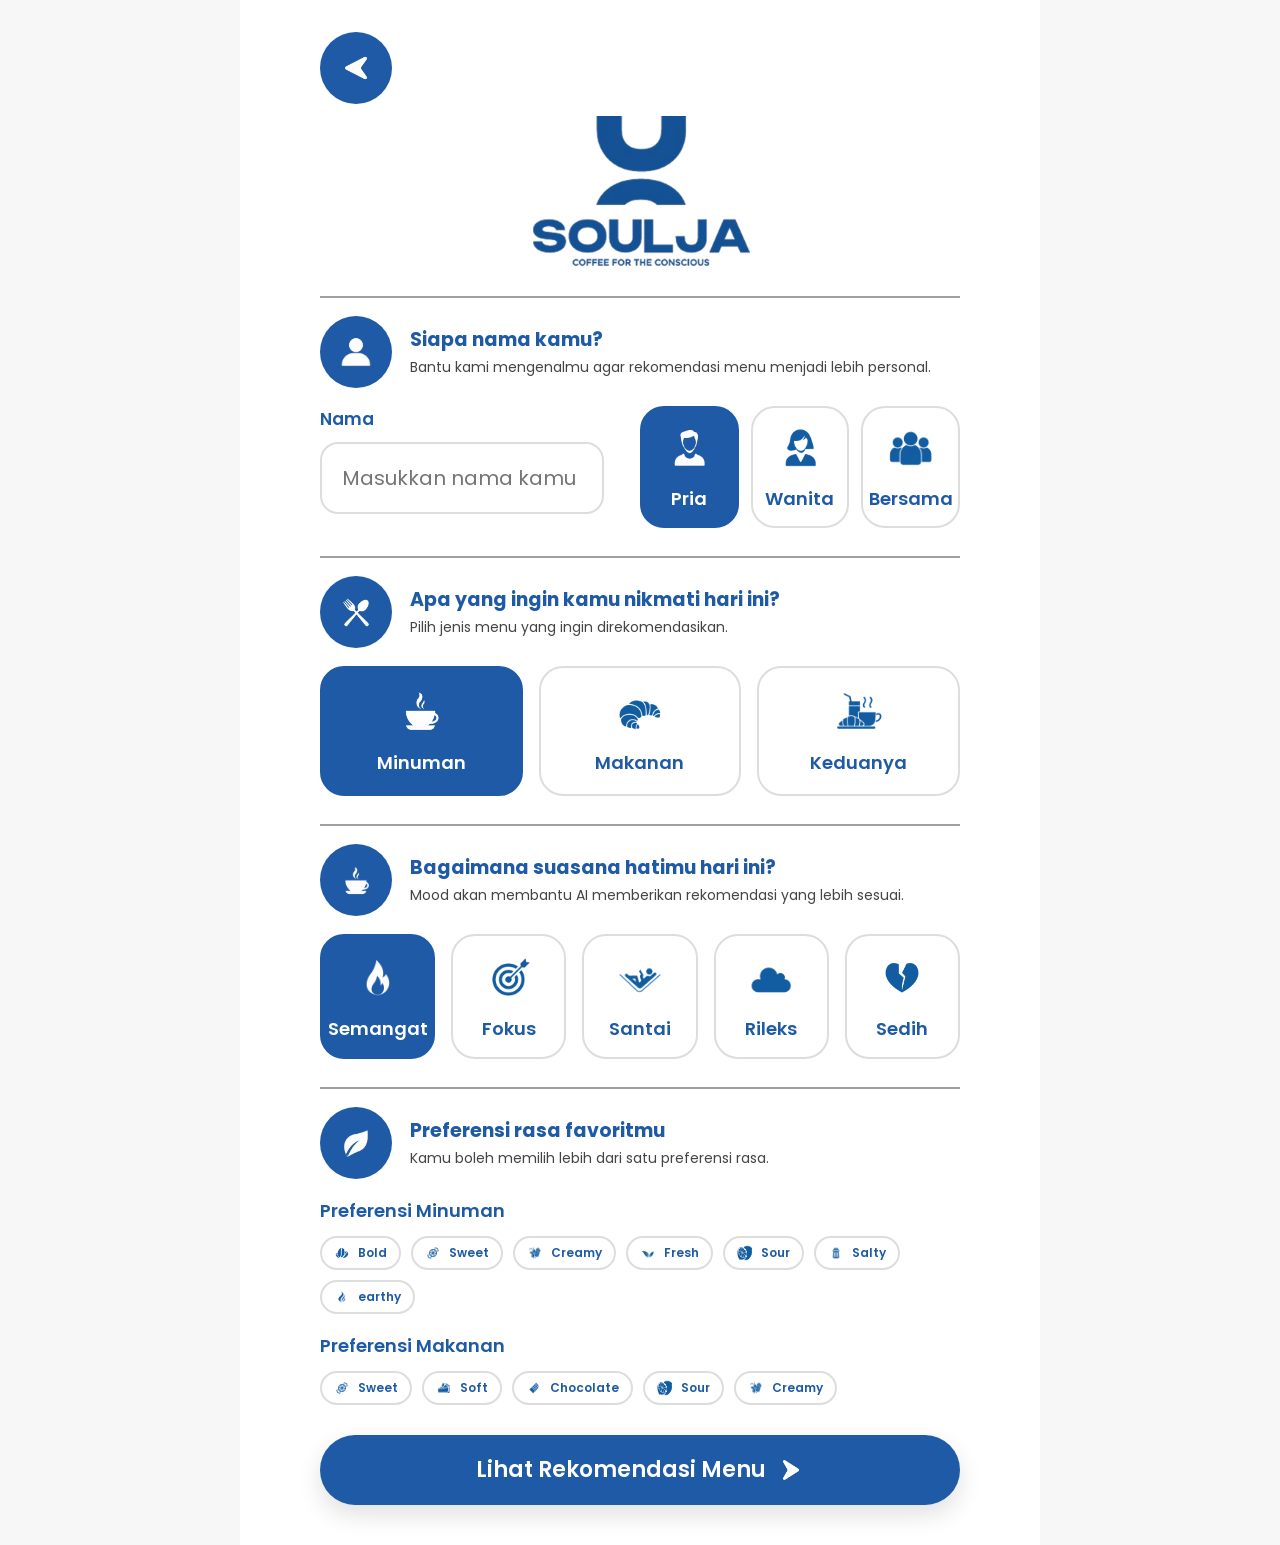
==== recommendation.html @ 6ae80861 "Initial commit Soulja PWA" ====
<!DOCTYPE html>
<html lang="id">

<head>

    <meta charset="UTF-8">

    <meta name="viewport"
          content="width=device-width, initial-scale=1.0">

    <title>SOULJA AI Recommendation</title>

    <link rel="stylesheet"
          href="css/global.css">

    <link rel="stylesheet"
          href="css/components.css">

    <link rel="stylesheet"
          href="css/animation.css">

    <link rel="stylesheet"
          href="css/pages/recommendation.css">

    <link rel="preconnect"
          href="https://fonts.googleapis.com">

    <link href="https://fonts.googleapis.com/css2?family=Poppins:wght@400;500;600;700&display=swap"
          rel="stylesheet">

<link rel="manifest" href="manifest.json">

<meta name="theme-color" content="#16508B">

<link rel="apple-touch-icon"
      href="assets/icons/icon-192.png">

</head>

<body>

<div class="container recommendation-page">

    <!-- ======================================
         HEADER
    ======================================= -->

    <header class="topbar">

        <a href="input.html"
           class="back-button">

            ←

        </a>

    </header>

    <!-- ======================================
         LOGO
    ======================================= -->

    <img src="assets/logo.png"
         class="logo"
         alt="SOULJA Coffee">

    <!-- ======================================
         TITLE
    ======================================= -->

    <section class="title-section">

        <h1>

            AI Recommendation

        </h1>

        <p id="welcomeText">

            Halo, Rizki 👋

        </p>

        <span class="subtitle">

            Berdasarkan preferensimu,
            berikut dua menu yang paling cocok.

        </span>

    </section>

    <!-- ======================================
         PREFERENCE
    ======================================= -->

    <section class="preference-row">

        <div id="summaryType"
             class="preference-chip">

            ☕ Minuman

        </div>

        <div id="summaryMood"
             class="preference-chip">

            😊 Santai

        </div>

        <div id="summaryTaste"
             class="preference-chip">

            🥛 Creamy

        </div>

    </section>

    <!-- ======================================
         RECOMMENDATION LIST
    ======================================= -->

    <section class="recommendation-list">
                <!-- ======================================
             RECOMMENDATION #1
        ======================================= -->

        <article
            id="recommendation1"
            class="recommendation-card">

            <div class="recommendation-image">

                <img id="menuImage1"
                     src=""
                     alt="Menu">

            </div>

            <div class="recommendation-content">

                <div class="recommendation-top">

                    <span class="recommendation-label">

                        Rekomendasi Utama

                    </span>

                    <span id="menuScore1"
                          class="recommendation-score">

                        98%

                    </span>

                </div>

                <h2 id="menuName1">

                    Cafe Latte

                </h2>

                <p id="menuCategory1"
                   class="menu-category">

                    Coffee • Latte

                </p>

                <div id="menuPrice1"
                     class="menu-price">

                    Rp28.000

                </div>

                <p id="menuDescription1"
                   class="menu-description">

                    Perpaduan espresso dengan susu segar yang
                    lembut dan creamy.

                </p>

            </div>

        </article>
                <!-- ======================================
             RECOMMENDATION #2
        ======================================= -->

        <article
            id="recommendation2"
            class="recommendation-card">

            <div class="recommendation-image">

                <img id="menuImage2"
                     src=""
                     alt="Menu">

            </div>

            <div class="recommendation-content">

                <div class="recommendation-top">

                    <span class="recommendation-label secondary">

                        Alternatif Terbaik

                    </span>

                    <span id="menuScore2"
                          class="recommendation-score">

                        94%

                    </span>

                </div>

                <h2 id="menuName2">

                    Croissant

                </h2>

                <p id="menuCategory2"
                   class="menu-category">

                    Bakery

                </p>

                <div id="menuPrice2"
                     class="menu-price">

                    Rp22.000

                </div>

                <p id="menuDescription2"
                   class="menu-description">

                    Croissant dengan tekstur renyah di luar dan
                    lembut di dalam, cocok sebagai pendamping kopi.

                </p>

            </div>

        </article>

    </section>

    <!-- ======================================
         RECOMMENDATION NOTE
    ======================================= -->

    <section class="recommendation-note">

        <div class="note-box">

            <h3>

                ☕ Rekomendasi AI

            </h3>

            <p id="recommendationReason">

                Menu dipilih berdasarkan kategori menu,
                preferensi rasa, serta mood yang kamu pilih.

            </p>

        </div>

    </section>

        <!-- ======================================
         ACTION
    ======================================= -->

    <section class="recommendation-action">

        <a href="menu.html"
           class="btn btn-primary">

            Jelajahi Semua Menu

        </a>

        <a href="input.html"
           class="btn btn-outline">

            Ubah Preferensi

        </a>

    </section>

</div>

<!-- ======================================
     DATABASE
====================================== -->

<script src="js/database.js"></script>

<!-- ======================================
     CORE
====================================== -->

<script src="js/storage.js"></script>

<script src="js/components.js"></script>

<script src="js/recommendationEngine.js"></script>

<!-- ======================================
     PAGE
====================================== -->

<script src="js/pages/recommendation.js"></script>

<script>
if ("serviceWorker" in navigator) {
    window.addEventListener("load", async () => {
        try {

            const registration =
                await navigator.serviceWorker.register("./sw.js");

            console.log("Service Worker Registered", registration);

        } catch (error) {

            console.error("Service Worker Error:", error);

        }
    });
}
</script>

</body>

</html>
---- css/global.css ----
/* ==========================================
   SOULJA DESIGN SYSTEM
   GLOBAL.CSS
========================================== */

/* ==========================================
   RESET
========================================== */

*,
*::before,
*::after{

    margin:0;
    padding:0;
    box-sizing:border-box;

}

/* ==========================================
   ROOT VARIABLES
========================================== */

:root{

    /* ===============================
       COLOR
    =============================== */

    --primary:#1E5AA6;
    --primary-light:#3A76C4;
    --primary-dark:#184A89;

    --background:#F7F7F7;
    --surface:#FFFFFF;

    --text:#1F2937;
    --text-light:#6B7280;

    --border:#DDDDDD;

    --success:#28A745;
    --danger:#DC3545;
    --warning:#FFC107;

    /* ===============================
       LAYOUT
    =============================== */

    --page-width:800px;
    --page-height:1280px;

    --container-padding:40px;

    /* ===============================
       COMPONENT
    =============================== */

    --logo-width:260px;

    --button-height:72px;
    --button-radius:40px;

    --input-height:72px;

    --icon-circle:72px;

    --card-radius:24px;

    --chip-height:42px;

    /* ===============================
       SPACING
    =============================== */

    --space-xs:8px;
    --space-sm:16px;
    --space-md:24px;
    --space-lg:36px;
    --space-xl:48px;
    --space-2xl:64px;

    /* ===============================
       SHADOW
    =============================== */

    --shadow-1:0 4px 12px rgba(0,0,0,.08);

    --shadow-2:0 10px 24px rgba(0,0,0,.12);

    --shadow-3:0 18px 28px rgba(0,0,0,.18);

    /* ===============================
       TRANSITION
    =============================== */

    --transition:.25s ease;

}

/* ==========================================
   HTML
========================================== */

html{

    scroll-behavior:smooth;

}

/* ==========================================
   BODY
========================================== */

body{

    font-family:'Poppins',sans-serif;

    background:var(--background);

    color:var(--text);

    display:flex;

    justify-content:center;

    min-height:100vh;

    overflow-x:hidden;

}

/* ==========================================
   CONTAINER
========================================== */

.container{

    width:var(--page-width);

    min-height:var(--page-height);

    background:var(--surface);

    position:relative;

    overflow-x:hidden;

}

/* ==========================================
   TYPOGRAPHY
========================================== */

h1,
h2,
h3,
h4,
h5,
h6{

    font-weight:700;

    color:var(--primary);

}

p{

    line-height:1.6;

}

small{

    color:var(--text-light);

}

/* ==========================================
   LINK
========================================== */

a{

    color:inherit;

    text-decoration:none;

}

/* ==========================================
   IMAGE
========================================== */

img{

    display:block;

    max-width:100%;

    user-select:none;

    -webkit-user-drag:none;

}

/* ==========================================
   FORM
========================================== */

button,
input,
textarea,
select{

    font-family:inherit;

}

button{

    cursor:pointer;

}

/* ==========================================
   SELECTION
========================================== */

::selection{

    background:var(--primary);

    color:white;

}

/* ==========================================
   SCROLLBAR
========================================== */

::-webkit-scrollbar{

    width:8px;

}

::-webkit-scrollbar-track{

    background:#F2F2F2;

}

::-webkit-scrollbar-thumb{

    background:#CFCFCF;

    border-radius:999px;

}

::-webkit-scrollbar-thumb:hover{

    background:#B5B5B5;

}

/* ==========================================
   UTILITY
========================================== */

.hidden{

    display:none !important;

}

.text-center{

    text-align:center;

}

.w-100{

    width:100%;

}

.h-100{

    height:100%;

}

.flex{

    display:flex;

}

.flex-center{

    display:flex;

    justify-content:center;

    align-items:center;

}

.flex-between{

    display:flex;

    justify-content:space-between;

    align-items:center;

}

.flex-column{

    display:flex;

    flex-direction:column;

}

.gap-sm{

    gap:var(--space-sm);

}

.gap-md{

    gap:var(--space-md);

}

.gap-lg{

    gap:var(--space-lg);

}
---- css/components.css ----
/* ==========================================
   SOULJA DESIGN SYSTEM
   COMPONENTS.CSS
========================================== */


/* ==========================================
   BUTTON
========================================== */

.btn{

    position:relative;

    overflow:hidden;

    display:flex;

    justify-content:center;

    align-items:center;

    gap:12px;

    width:100%;

    height:var(--button-height);

    border:none;

    border-radius:var(--button-radius);

    font-size:28px;

    font-weight:600;

    cursor:pointer;

    transition:var(--transition);

    user-select:none;

}

.btn:hover{

    transform:translateY(-3px);

}

.btn:active{

    transform:scale(.98);

}

.btn-primary{

    background:var(--primary);

    color:white;

    box-shadow:var(--shadow-2);

}

.btn-outline{

    background:white;

    color:var(--primary);

    border:2px solid var(--border);

}

.btn-icon{

    width:32px;

    height:32px;

}


/* ==========================================
   RIPPLE
========================================== */

.ripple{

    position:absolute;

    border-radius:50%;

    transform:scale(0);

    background:rgba(255,255,255,.35);

    animation:ripple .65s ease-out;

    pointer-events:none;

}


/* ==========================================
   SECTION
========================================== */

.section{

    width:100%;

    border-top:2px solid var(--border);

    padding-top:var(--space-md);

    margin-bottom:var(--space-lg);

}

.section-title{

    display:flex;

    align-items:center;

    gap:20px;

    margin-bottom:28px;

}

.section-title h2{

    font-size:24px;

    margin-bottom:4px;

}

.section-title p{

    font-size:16px;

    color:var(--text-light);

}

.circle-icon{

    width:var(--icon-circle);

    height:var(--icon-circle);

    border-radius:50%;

    background:var(--primary);

    display:flex;

    justify-content:center;

    align-items:center;

    flex-shrink:0;

}

.circle-icon img{

    width:36px;

}


/* ==========================================
   OPTION CARD
========================================== */

.option-card{

    background:white;

    border:2px solid var(--border);

    border-radius:var(--card-radius);

    min-height:130px;

    display:flex;

    flex-direction:column;

    justify-content:center;

    align-items:center;

    gap:12px;

    cursor:pointer;

    transition:var(--transition);

    color:var(--primary);

}

.option-card img{

    width:54px;

}

.option-card span{

    font-size:22px;

    font-weight:600;

}

.option-card:hover{

    transform:translateY(-4px);

    box-shadow:var(--shadow-2);

}

.option-card.active{

    background:var(--primary);

    color:white;

    border-color:var(--primary);

}


/* ==========================================
   MOOD CARD
========================================== */



.mood-card:hover{

    transform:translateY(-4px);

    box-shadow:var(--shadow-2);

}

.mood-card.active{

    background:var(--primary);

    color:white;

    border-color:var(--primary);

}


/* ==========================================
   GENDER CARD
========================================== */



.gender-card:hover{

    transform:translateY(-3px);

}


/* ==========================================
   CHIP
========================================== */

.chip{

    display:flex;

    align-items:center;

    gap:8px;

    height:var(--chip-height);

    padding:0 18px;

    border:2px solid var(--border);

    border-radius:999px;

    background:white;

    color:var(--primary);

    font-size:15px;

    font-weight:600;

    cursor:pointer;

    transition:var(--transition);

}

.chip img{

    width:18px;

    height:18px;

}

.chip:hover{

    transform:translateY(-2px);

}

.chip.active{

    background:var(--primary);

    color:white;

    border-color:var(--primary);

}


/* ==========================================
   INPUT
========================================== */

.textbox{

    width:100%;

    height:var(--input-height);

    padding:0 20px;

    border:2px solid var(--border);

    border-radius:18px;

    background:white;

    font-size:20px;

    outline:none;

    transition:var(--transition);

}

.textbox:focus{

    border-color:var(--primary);

    box-shadow:0 0 0 4px rgba(30,90,166,.12);

}


/* ==========================================
   PRODUCT CARD
========================================== */

.product-card{

    background:white;

    border-radius:var(--card-radius);

    overflow:hidden;

    box-shadow:var(--shadow-1);

    transition:var(--transition);

}

.product-card:hover{

    transform:translateY(-5px);

    box-shadow:var(--shadow-2);

}
---- css/animation.css ----
/* ==========================================
   ANIMATION
========================================== */

@keyframes fadeLogo{

    from{

        opacity:0;

        transform:
        translateY(-25px)
        scale(.92);

    }

    to{

        opacity:1;

        transform:
        translateY(0)
        scale(1);

    }

}

@keyframes floating{

    0%,100%{

        transform:
        translateY(0);

    }

    50%{

        transform:
        translateY(-18px);

    }

}

@keyframes shadowFloat{

    0%,100%{

        transform:scale(1);

        opacity:.18;

    }

    50%{

        transform:scale(.8);

        opacity:.08;

    }

}

@keyframes ripple{

    from{

        transform:scale(0);

        opacity:1;

    }

    to{

        transform:scale(4);

        opacity:0;

    }

}

@keyframes pageIn{

    from{

        opacity:0;

        transform:
        translateY(20px);

    }

    to{

        opacity:1;

        transform:
        translateY(0);

    }

}

/* Page Transition */

body{

    opacity:1;

    transition:

    opacity .35s ease,

    transform .35s ease;

}

body.page-in{

    animation:pageIn .35s ease;

}

body.page-out{

    opacity:0;

    transform:translateY(-20px);

}
---- css/pages/recommendation.css ----
/* ==========================================
   RECOMMENDATION PAGE
========================================== */

.recommendation-page{

    display:flex;

    flex-direction:column;

    align-items:center;

    padding:48px;

    background:#F7F7F7;

    min-height:1280px;

}

/* ==========================================
   TOPBAR
========================================== */

.topbar{

    width:100%;

    display:flex;

    justify-content:flex-start;

    align-items:center;

    margin-bottom:12px;

}

.back-button{

    width:64px;

    height:64px;

    border-radius:50%;

    background:#155295;

    color:var(--primary);

    display:flex;

    justify-content:center;

    align-items:center;

    text-decoration:none;

    font-size:34px;

    font-weight:700;

    line-height:1;

    box-shadow:0 6px 18px rgba(0,0,0,.06);

    transition:.25s;

}

.back-button:hover{

    transform:translateX(-4px);

    box-shadow:var(--shadow-md);

}

/* ==========================================
   LOGO
========================================== */

.logo{

    width:230px;

    margin-bottom:30px;

}

/* ==========================================
   TITLE
========================================== */

.title-section{

    width:100%;

    text-align:center;

    margin-bottom:32px;

}

.title-section h1{

    font-size:42px;

    font-weight:700;

    color:var(--primary);

    margin-bottom:12px;

}

#welcomeText{

    font-size:28px;

    font-weight:600;

    color:var(--text);

    margin-bottom:12px;

}

.subtitle{

    display:block;

    width:600px;

    max-width:100%;

    margin:0 auto;

    font-size:19px;

    line-height:1.8;

    color:var(--text-light);

}

/* ==========================================
   PREFERENCE
========================================== */

.preference-row{

    width:100%;

    display:flex;

    justify-content:center;

    flex-wrap:wrap;

    gap:16px;

    margin-bottom:40px;

}

.preference-chip{

    display:flex;

    justify-content:center;

    align-items:center;

    padding:14px 24px;

    background:#FFFFFF;

    border:2px solid var(--primary);

    border-radius:999px;

    color:var(--primary);

    font-size:17px;

    font-weight:600;

    box-shadow:var(--shadow-sm);

    transition:.25s;

}

.preference-chip:hover{

    transform:translateY(-2px);

    box-shadow:var(--shadow-md);

}
/* ==========================================
   RECOMMENDATION LIST
========================================== */

.recommendation-list{

    width:100%;

    display:grid;

    grid-template-columns:repeat(2,1fr);

    gap:28px;

    margin-bottom:34px;

    align-items:stretch;

}

/* ==========================================
   RECOMMENDATION CARD
========================================== */

.recommendation-card{

    width:100%;

    height:520px;

    background:#FFFFFF;

    border-radius:36px;

    overflow:hidden;

    box-shadow:0 10px 26px rgba(0,0,0,.08);

    transition:.30s;

    display:flex;

    flex-direction:column;

}

.recommendation-card:hover{

    transform:translateY(-6px);

    box-shadow:0 18px 36px rgba(0,0,0,.12);

}

/* ==========================================
   IMAGE
========================================== */

.recommendation-image{

    width:100%;

    height:250px;

    background:#F8F8F8;

    display:flex;

    justify-content:center;

    align-items:center;

}

.recommendation-image img{

    width:240px;

    height:240px;

    object-fit:contain;

    transition:.30s;

}

.recommendation-card:hover .recommendation-image img{

    transform:scale(1.06);

}

/* ==========================================
   CONTENT
========================================== */

.recommendation-content{

    flex:1;

    padding:20px;

    display:flex;

    flex-direction:column;

}

/* ==========================================
   TOP INFO
========================================== */

.recommendation-top{

    display:flex;

    justify-content:space-between;

    align-items:center;

    margin-bottom:18px;

}

/* ==========================================
   LABEL
========================================== */

.recommendation-label{

    padding:6px 14px;

    border-radius:999px;

    background:var(--primary);

    color:#FFFFFF;

    font-size:12px;

    font-weight:600;

}

.recommendation-label.secondary{

    background:#EDF4FF;

    color:var(--primary);

}

/* ==========================================
   SCORE
========================================== */

.recommendation-score{

    color:#16A34A;

    font-size:15px;

    font-weight:700;

}

/* ==========================================
   MENU NAME
========================================== */

.recommendation-content h2{

    font-size:24px;

    line-height:1.3;

    margin-bottom:6px;

}

/* ==========================================
   CATEGORY
========================================== */

.menu-category{

    color:var(--text-light);

    font-size:15px;

    margin-bottom:12px;

}

/* ==========================================
   PRICE
========================================== */

.menu-price{

    font-size:22px;

    font-weight:700;

    color:var(--primary);

    margin-bottom:12px;

}

/* ==========================================
   DESCRIPTION
========================================== */

.menu-description{

    margin-top:auto;

    font-size:15px;

    line-height:1.5;

    color:#666;

}
/* ==========================================
   RECOMMENDATION NOTE
========================================== */

.recommendation-note{

    width:100%;

    margin-bottom:40px;

}

.note-box{

    background:#EDF5FF;

    border-left:6px solid var(--primary);

    border-radius:20px;

    padding:20px 28px;

}

.note-box h3{

    font-size:22px;

    margin-bottom:8px;

}

.note-box p{

    font-size:17px;

    line-height:1.6;

}

/* ==========================================
   ACTION
========================================== */

.recommendation-action{

    width:100%;

    display:flex;

    flex-direction:column;

    gap:18px;

    margin-top:auto;

}

.recommendation-action .btn{

    height:84px;

    font-size:26px;

    font-weight:600;

    border-radius:999px;

}

/* Primary Button */

.recommendation-action .btn-primary{

    box-shadow:var(--shadow-md);

}

/* Outline Button */

.recommendation-action .btn-outline{

    background:#FFFFFF;

}

/* ==========================================
   BUTTON HOVER
========================================== */

.recommendation-action .btn:hover{

    transform:translateY(-3px);

}

.recommendation-action .btn:active{

    transform:scale(.98);

}
/* ==========================================
   ANIMATION
========================================== */

.recommendation-card{

    opacity:0;

    transform:translateY(30px);

    animation:fadeUp .6s ease forwards;

}

.recommendation-card:nth-child(2){

    animation-delay:.15s;

}

.note-box{

    opacity:0;

    transform:translateY(20px);

    animation:fadeUp .7s ease forwards;

    animation-delay:.3s;

}

.recommendation-action{

    opacity:0;

    transform:translateY(20px);

    animation:fadeUp .8s ease forwards;

    animation-delay:.45s;

}

@keyframes fadeUp{

    from{

        opacity:0;

        transform:translateY(30px);

    }

    to{

        opacity:1;

        transform:translateY(0);

    }

}

/* ==========================================
   IMAGE ANIMATION
========================================== */

.recommendation-image img{

    transition:
        transform .35s ease,
        filter .35s ease;

}

.recommendation-card:hover .recommendation-image img{

    transform:scale(1.05);

}

/* ==========================================
   PAGE SPACING
========================================== */

.recommendation-list+

.recommendation-note{

    margin-top:8px;

}

.recommendation-note+

.recommendation-action{

    margin-top:8px;

}

/* ==========================================
   TABLET (800x1280)
========================================== */

/*@media screen and (max-width:900px){

    .recommendation-page{

        padding:36px;

    }

    .logo{

        width:200px;

    }

    .title-section h1{

        font-size:38px;

    }

    #welcomeText{

        font-size:24px;

    }

    .subtitle{

        font-size:18px;

    }

    .recommendation-image{

        height:300px;

    }

    .recommendation-image img{

        width:220px;

        height:220px;

    }

    .recommendation-content{

        padding:28px;

    }

    .recommendation-content h2{

        font-size:30px;

    }

    .menu-price{

        font-size:28px;

    }

}*/

/* ==========================================
   MOBILE
========================================== */

@media screen and (max-width:600px){

    .recommendation-page{

        padding:24px;

    }

    .logo{

        width:170px;

    }

    .preference-row{

        justify-content:flex-start;

    }

    .preference-chip{

        font-size:15px;

    }

    .recommendation-image{

        height:240px;

    }

    .recommendation-image img{

        width:180px;

        height:180px;

    }

    .recommendation-content{

        padding:22px;

    }

    .recommendation-content h2{

        font-size:20px;

    }

    .menu-category{

        font-size:13px;

    }

    .menu-price{

        font-size:18px;

    }

    .menu-description{

        font-size:13px;

    }

    .note-box{

        padding:24px;

    }

    .note-box h3{

        font-size:22px;

    }

    .note-box p{

        font-size:16px;

    }

    .recommendation-action .btn{

        height:72px;

        font-size:22px;

    }

}
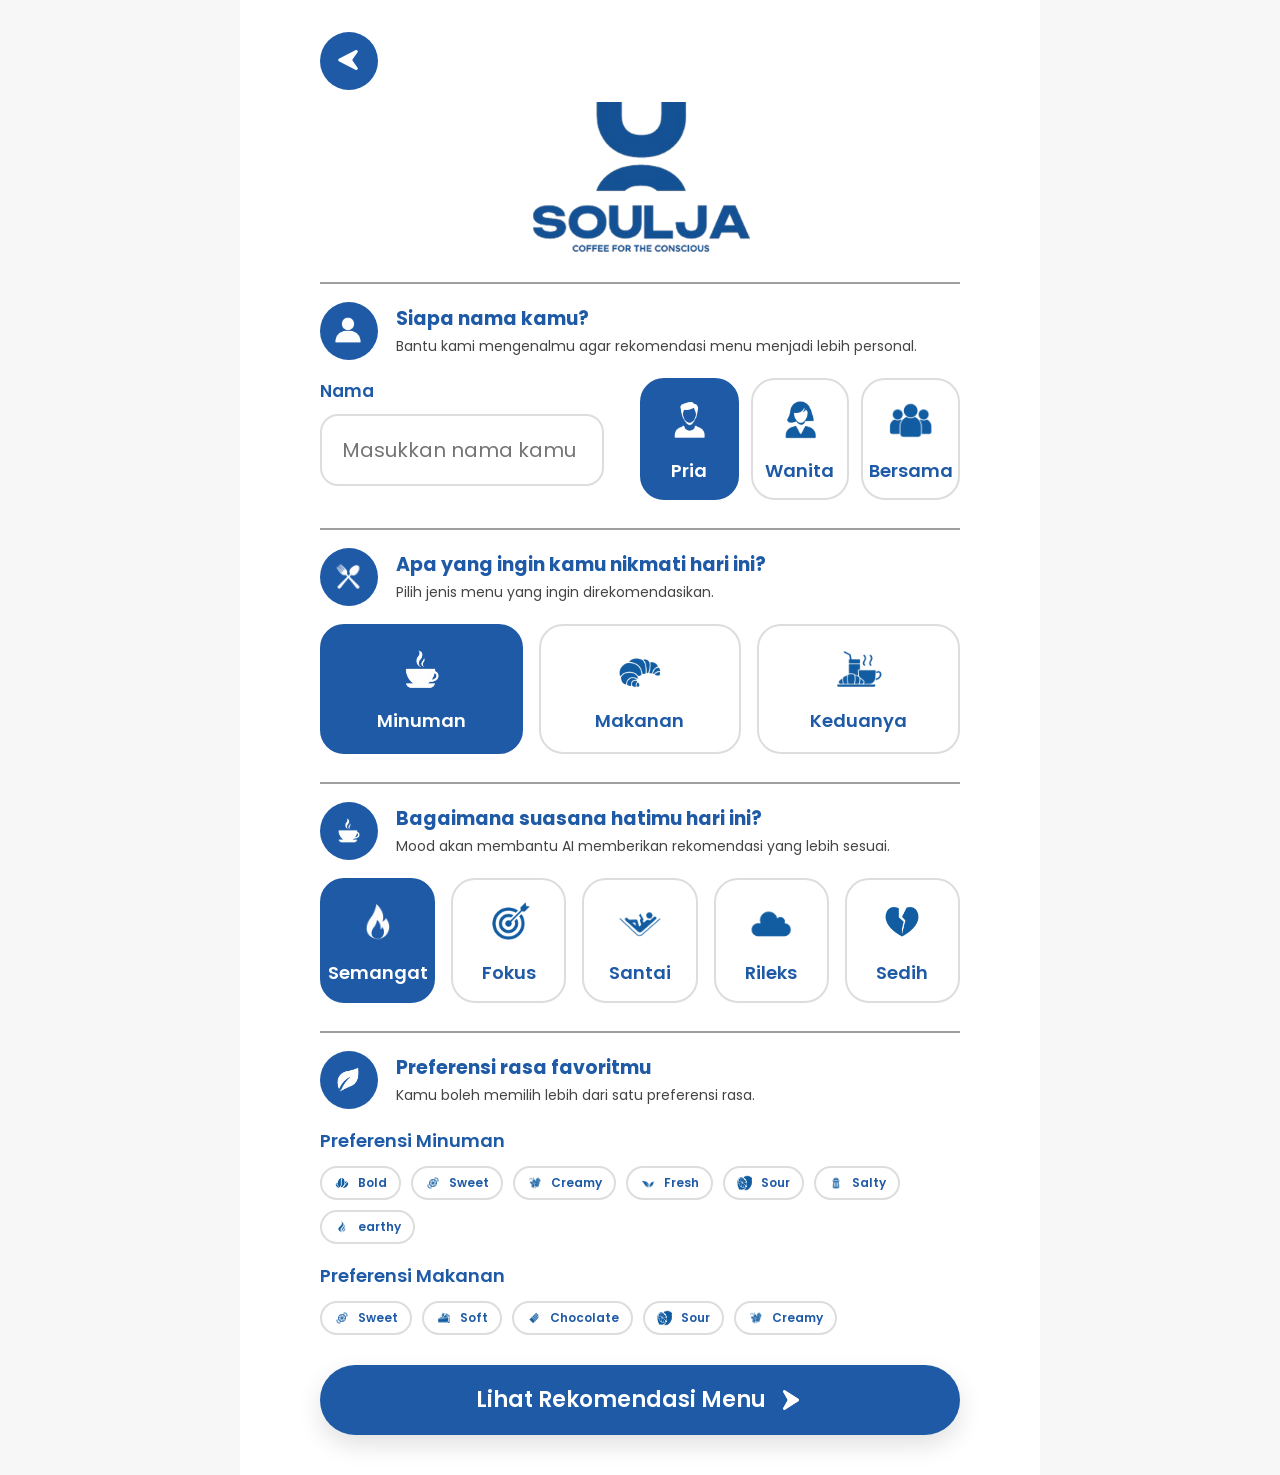
==== commit 1e81a547: "Merge pull request #2 from aknz20/kenza Update back button and Soulja logo styling" ====
--- a/recommendation.html
+++ b/recommendation.html
@@ -42,19 +42,16 @@
 <div class="container recommendation-page">
 
     <!-- ======================================
-         HEADER
-    ======================================= -->
-
-    <header class="topbar">
-
-        <a href="input.html"
-           class="back-button">
-
-            ←
-
+     HEADER
+======================================= -->
+
+<header class="topbar">
+    <div class="circle-icon">
+        <a href="input.html">
+            <img src="assets/arahkiri.svg" alt="Kembali">
         </a>
-
-    </header>
+    </div>
+</header>
 
     <!-- ======================================
          LOGO
--- a/css/pages/recommendation.css
+++ b/css/pages/recommendation.css
@@ -36,44 +36,37 @@
 
 }
 
-.back-button{
-
-    width:64px;
-
-    height:64px;
-
-    border-radius:50%;
-
-    background:#155295;
-
-    color:var(--primary);
-
-    display:flex;
-
-    justify-content:center;
-
-    align-items:center;
-
-    text-decoration:none;
-
-    font-size:34px;
-
-    font-weight:700;
-
-    line-height:1;
-
-    box-shadow:0 6px 18px rgba(0,0,0,.06);
-
-    transition:.25s;
-
-}
-
-.back-button:hover{
-
-    transform:translateX(-4px);
-
-    box-shadow:var(--shadow-md);
-
+/* Back button - halaman rekomendasi */
+.circle-icon {
+    width: 58px;
+    height: 58px;
+    border-radius: 50%;
+    background: var(--primary);
+    display: flex;
+    align-items: center;
+    justify-content: center;
+    padding: 0;
+    box-sizing: border-box;
+    flex-shrink: 0;
+}
+
+.circle-icon a {
+    width: 100%;
+    height: 100%;
+    display: flex;
+    align-items: center;
+    justify-content: center;
+    text-decoration: none;
+}
+
+.circle-icon img {
+    width: 32px;
+    height: 32px;
+    max-width: none;
+    object-fit: contain;
+    display: block;
+    flex-shrink: 0;
+    transform: translate(-1px, -1px);
 }
 
 /* ==========================================
